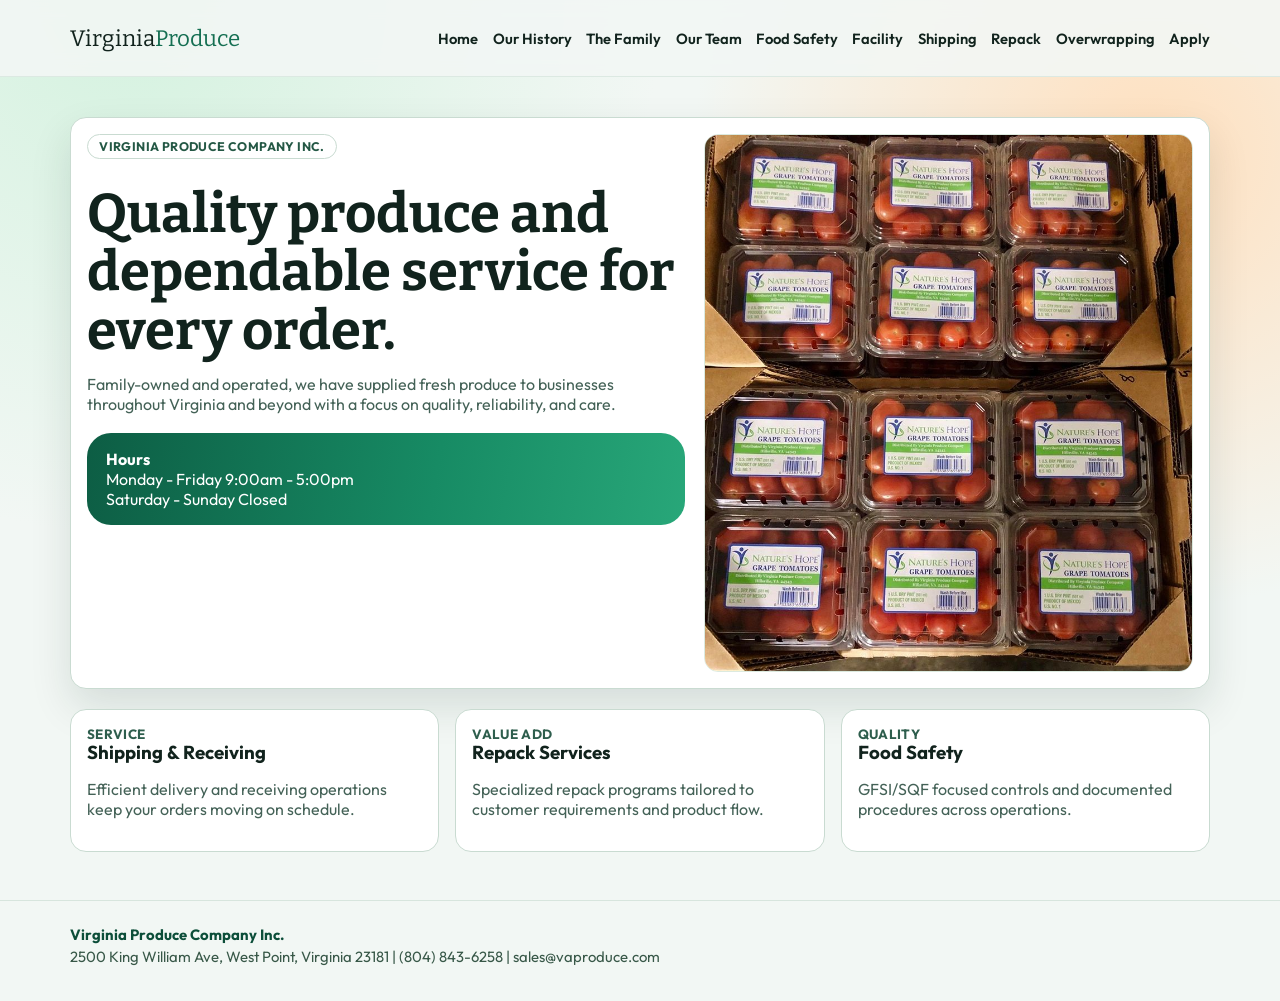
==== index.html @ df36e4ff "Build modern multi-page demo site with localized assets" ====
<!doctype html>
<html lang="en">
<head>
  <meta charset="UTF-8" />
  <meta name="viewport" content="width=device-width, initial-scale=1.0" />
  <title>Virginia Produce Company | Home</title>
  <meta name="description" content="Virginia Produce Company delivers high quality produce and value-added services with trusted logistics." />
  <link rel="preconnect" href="https://fonts.googleapis.com" />
  <link rel="preconnect" href="https://fonts.gstatic.com" crossorigin />
  <link href="https://fonts.googleapis.com/css2?family=Outfit:wght@400;500;600;700;800&family=Bitter:wght@600;700&display=swap" rel="stylesheet" />
  <link rel="stylesheet" href="styles.css" />
</head>
<body>
  <header class="site-header">
    <div class="container header-row">
      <p class="brand">Virginia<span>Produce</span></p>
      <nav>
        <ul class="nav-links">
          <li><a href="index.html">Home</a></li>
          <li><a href="our-history.html">Our History</a></li>
          <li><a href="the-family.html">The Family</a></li>
          <li><a href="our-team.html">Our Team</a></li>
          <li><a href="food-safety.html">Food Safety</a></li>
          <li><a href="virginia-produce.html">Facility</a></li>
          <li><a href="shipping-and-receiving.html">Shipping</a></li>
          <li><a href="repack.html">Repack</a></li>
          <li><a href="overwrapping.html">Overwrapping</a></li>
          <li><a href="apply-today.html">Apply</a></li>
        </ul>
      </nav>
    </div>
  </header>

  <main class="page container">
    <section class="page-hero panel">
      <div class="stack">
        <span class="eyebrow">Virginia Produce Company Inc.</span>
        <h1>Quality produce and dependable service for every order.</h1>
        <p class="lead">Family-owned and operated, we have supplied fresh produce to businesses throughout Virginia and beyond with a focus on quality, reliability, and care.</p>
        <div class="band">
          <strong>Hours</strong>
          <div>Monday - Friday 9:00am - 5:00pm</div>
          <div>Saturday - Sunday Closed</div>
        </div>
      </div>
      <div class="media">
        <img src="images/vap/82848483_185017582869761_6908335461165-449ae2a.jpg" alt="Fresh produce display" />
      </div>
    </section>

    <section class="grid three">
      <article class="card">
        <div class="kicker">Service</div>
        <h3>Shipping & Receiving</h3>
        <p class="muted">Efficient delivery and receiving operations keep your orders moving on schedule.</p>
      </article>
      <article class="card">
        <div class="kicker">Value Add</div>
        <h3>Repack Services</h3>
        <p class="muted">Specialized repack programs tailored to customer requirements and product flow.</p>
      </article>
      <article class="card">
        <div class="kicker">Quality</div>
        <h3>Food Safety</h3>
        <p class="muted">GFSI/SQF focused controls and documented procedures across operations.</p>
      </article>
    </section>
  </main>

  <footer class="site-footer">
    <div class="container">
      <strong>Virginia Produce Company Inc.</strong>
      2500 King William Ave, West Point, Virginia 23181 | (804) 843-6258 | sales@vaproduce.com
    </div>
  </footer>
</body>
</html>
---- styles.css ----
:root {
  --bg: #f2f7f4;
  --ink: #11231d;
  --muted: #446257;
  --surface: #ffffff;
  --line: #c9dbd1;
  --brand: #156f52;
  --brand-deep: #0c4e39;
  --accent: #f18a2a;
  --radius-lg: 24px;
  --radius-md: 16px;
  --shadow: 0 18px 42px rgba(10, 45, 33, 0.12);
  --max: 1140px;
}

* { box-sizing: border-box; }

html, body {
  margin: 0;
  padding: 0;
  font-family: "Outfit", sans-serif;
  color: var(--ink);
  background:
    radial-gradient(circle at 10% 0%, #d4f2df 0, transparent 35%),
    radial-gradient(circle at 90% 15%, #ffe0bf 0, transparent 32%),
    var(--bg);
}

img { max-width: 100%; display: block; }

a { color: inherit; }

.container {
  width: min(var(--max), calc(100% - 2rem));
  margin: 0 auto;
}

.site-header {
  position: sticky;
  top: 0;
  z-index: 30;
  backdrop-filter: blur(10px);
  border-bottom: 1px solid #dce9e2;
  background: rgba(242, 247, 244, 0.9);
}

.header-row {
  min-height: 76px;
  display: flex;
  align-items: center;
  justify-content: space-between;
  gap: 1rem;
}

.brand {
  margin: 0;
  font-family: "Bitter", serif;
  font-size: 1.4rem;
}

.brand span { color: var(--brand); }

.nav-links {
  list-style: none;
  margin: 0;
  padding: 0;
  display: flex;
  gap: .9rem;
  font-size: .92rem;
  font-weight: 600;
  flex-wrap: wrap;
}

.nav-links a {
  text-decoration: none;
  color: var(--ink);
}

.page {
  padding: 2.5rem 0 3rem;
}

.page-hero {
  display: grid;
  grid-template-columns: 1.1fr .9fr;
  gap: 1.2rem;
  align-items: stretch;
  margin-bottom: 1.3rem;
}

.eyebrow {
  display: inline-block;
  border-radius: 999px;
  border: 1px solid var(--line);
  padding: 0.25rem .7rem;
  font-weight: 700;
  font-size: .78rem;
  text-transform: uppercase;
  letter-spacing: .4px;
  color: #245845;
  margin-bottom: .8rem;
}

h1, h2, h3 {
  margin: 0;
  line-height: 1.08;
}

h1 {
  font-family: "Bitter", serif;
  font-size: clamp(2rem, 5vw, 3.4rem);
}

.lead {
  margin: .9rem 0 0;
  color: var(--muted);
  max-width: 60ch;
}

.panel,
.card,
.tile,
.contact {
  background: var(--surface);
  border: 1px solid var(--line);
  border-radius: var(--radius-md);
}

.panel {
  padding: 1rem;
  box-shadow: var(--shadow);
}

.media {
  border-radius: 14px;
  overflow: hidden;
  border: 1px solid #dceadf;
  background: #e5efe9;
}

.media img {
  width: 100%;
  height: 100%;
  object-fit: cover;
}

.grid {
  display: grid;
  gap: 1rem;
}

.grid.two { grid-template-columns: repeat(2, minmax(0, 1fr)); }
.grid.three { grid-template-columns: repeat(3, minmax(0, 1fr)); }
.grid.four { grid-template-columns: repeat(4, minmax(0, 1fr)); }

.card,
.tile,
.contact {
  padding: 1rem;
}

.kicker {
  color: #2e5e4d;
  font-weight: 700;
  font-size: .84rem;
  text-transform: uppercase;
  letter-spacing: .35px;
}

.muted { color: var(--muted); }

.stack > * + * { margin-top: .8rem; }

.band {
  margin-top: 1.2rem;
  border-radius: var(--radius-lg);
  padding: 1rem 1.2rem;
  color: #fff;
  background: linear-gradient(100deg, #0d5d44, #178b64 58%, #28a779 100%);
}

.simple-list {
  margin: .7rem 0 0;
  padding-left: 1.1rem;
  color: var(--muted);
}

.people {
  display: grid;
  grid-template-columns: repeat(3, minmax(0, 1fr));
  gap: 1rem;
}

.person {
  border: 1px solid var(--line);
  border-radius: 14px;
  overflow: hidden;
  background: #fff;
}

.person .media { border: 0; border-radius: 0; aspect-ratio: 3 / 4; }

.person .meta { padding: .8rem; }

.person h3 { font-size: 1rem; margin-bottom: .2rem; }

.person p { margin: 0; color: var(--muted); font-size: .92rem; }

.download {
  display: inline-block;
  text-decoration: none;
  margin-top: .5rem;
  background: linear-gradient(120deg, var(--brand-deep), var(--brand));
  color: #fff;
  padding: .6rem .95rem;
  border-radius: 999px;
  font-weight: 700;
  font-size: .9rem;
}

.site-footer {
  border-top: 1px solid #d7e5dd;
  padding: 1.5rem 0 2.2rem;
  color: #385848;
  font-size: .93rem;
}

.site-footer strong {
  display: block;
  color: var(--brand-deep);
  margin-bottom: .2rem;
}

@media (max-width: 980px) {
  .page-hero,
  .grid.two,
  .grid.three,
  .grid.four,
  .people {
    grid-template-columns: 1fr;
  }

  .nav-links { display: none; }
}
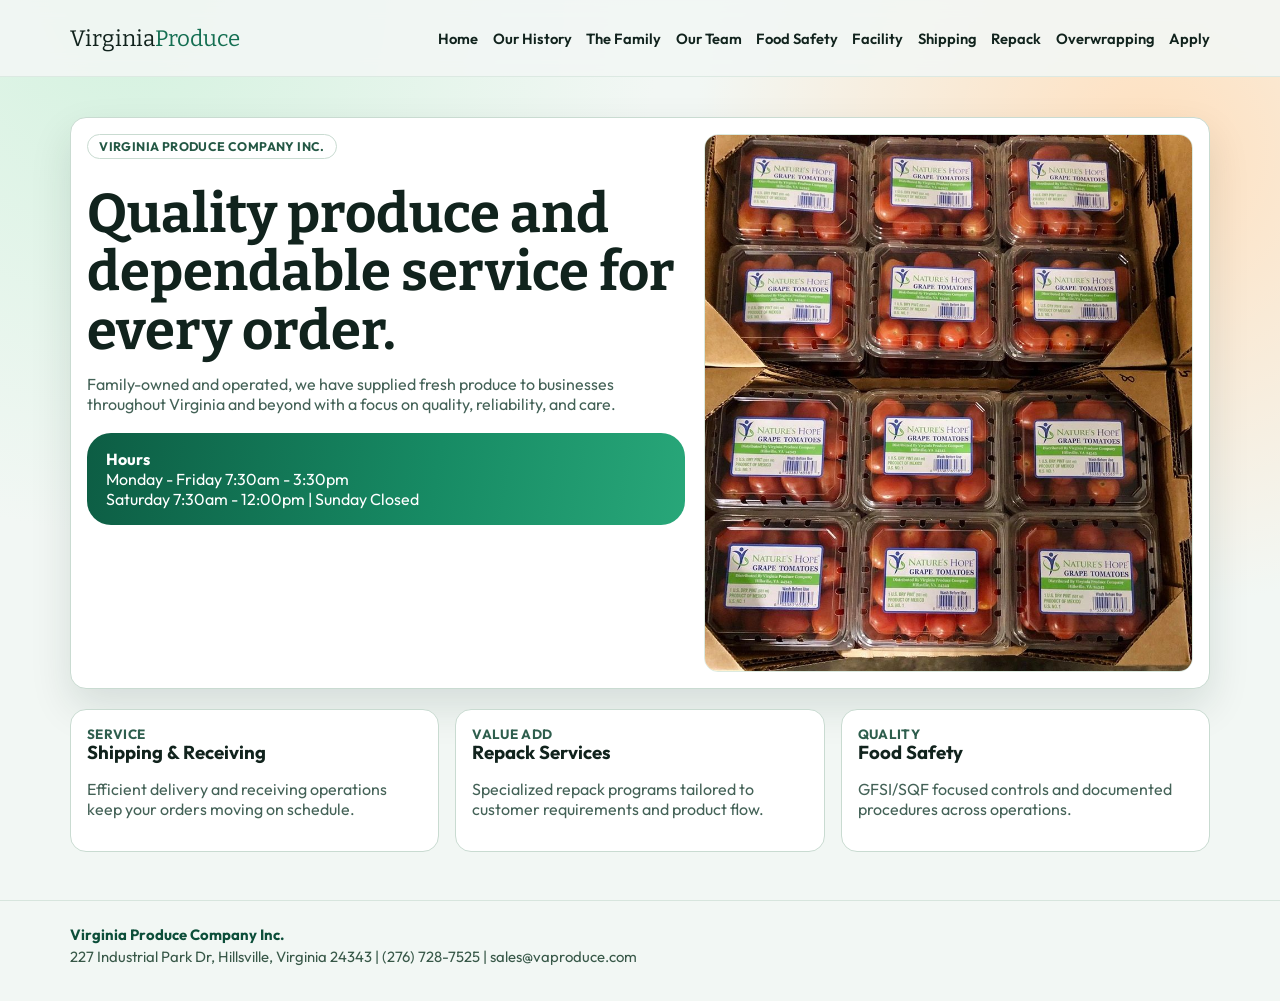
==== commit 0749730d: "Correct contact details and business hours to match source site" ====
--- a/index.html
+++ b/index.html
@@ -39,8 +39,8 @@
         <p class="lead">Family-owned and operated, we have supplied fresh produce to businesses throughout Virginia and beyond with a focus on quality, reliability, and care.</p>
         <div class="band">
           <strong>Hours</strong>
-          <div>Monday - Friday 9:00am - 5:00pm</div>
-          <div>Saturday - Sunday Closed</div>
+          <div>Monday - Friday 7:30am - 3:30pm</div>
+          <div>Saturday 7:30am - 12:00pm | Sunday Closed</div>
         </div>
       </div>
       <div class="media">
@@ -70,7 +70,7 @@
   <footer class="site-footer">
     <div class="container">
       <strong>Virginia Produce Company Inc.</strong>
-      2500 King William Ave, West Point, Virginia 23181 | (804) 843-6258 | sales@vaproduce.com
+      227 Industrial Park Dr, Hillsville, Virginia 24343 | (276) 728-7525 | sales@vaproduce.com
     </div>
   </footer>
 </body>
--- a/styles.css
+++ b/styles.css
@@ -240,5 +240,23 @@
     grid-template-columns: 1fr;
   }
 
-  .nav-links { display: none; }
-}
+  .header-row {
+    flex-wrap: wrap;
+    align-items: flex-start;
+    padding: .7rem 0;
+  }
+
+  .header-row nav {
+    width: 100%;
+  }
+
+  .nav-links {
+    display: flex;
+    flex-wrap: nowrap;
+    gap: .75rem;
+    overflow-x: auto;
+    white-space: nowrap;
+    -webkit-overflow-scrolling: touch;
+    padding-bottom: .2rem;
+  }
+}
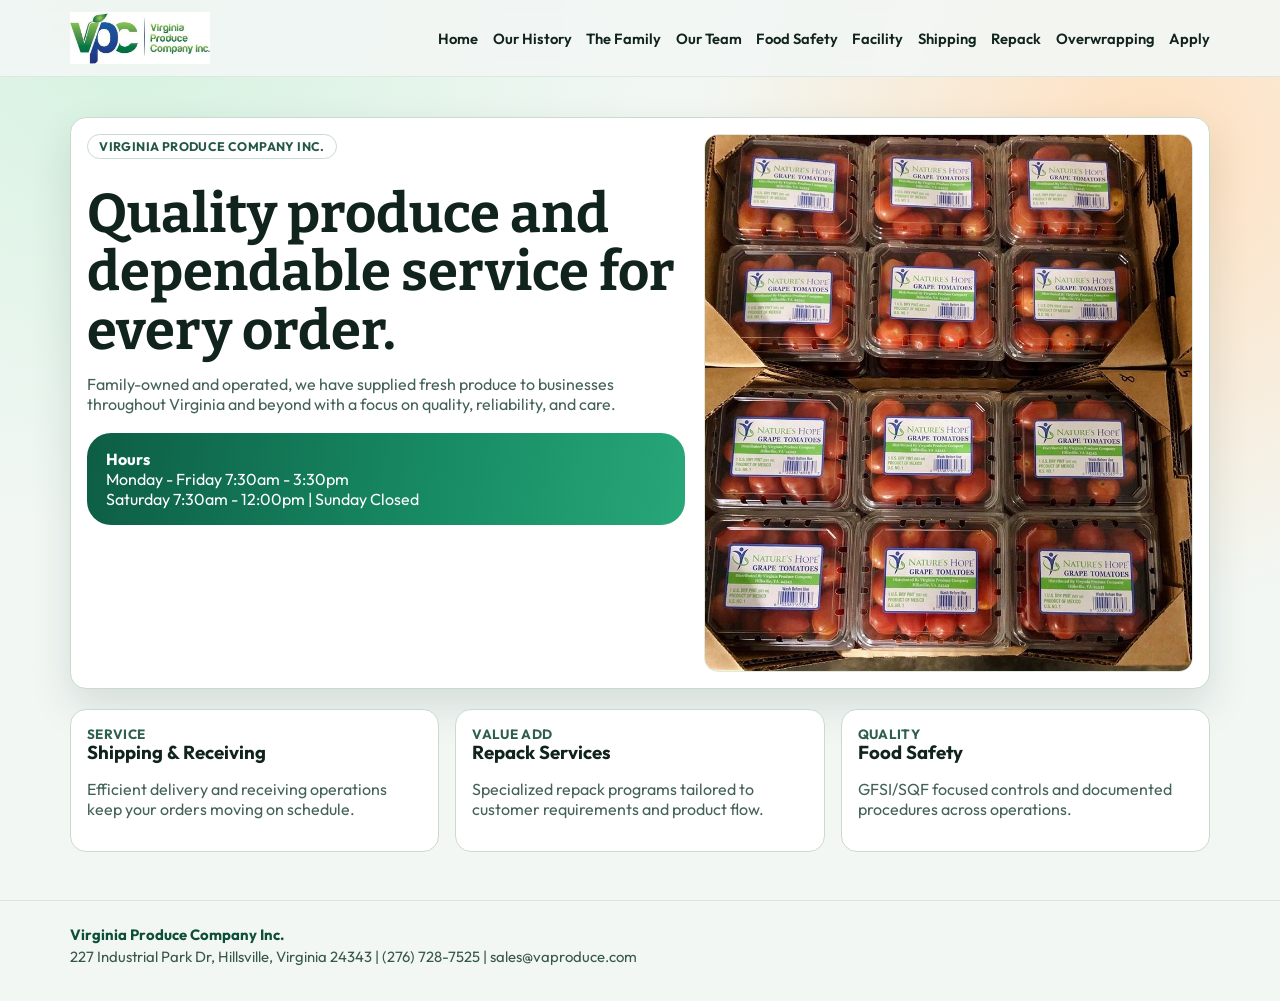
==== commit 101664fb: "Restore logo branding and add modern mobile drawer nav" ====
--- a/index.html
+++ b/index.html
@@ -9,11 +9,12 @@
   <link rel="preconnect" href="https://fonts.gstatic.com" crossorigin />
   <link href="https://fonts.googleapis.com/css2?family=Outfit:wght@400;500;600;700;800&family=Bitter:wght@600;700&display=swap" rel="stylesheet" />
   <link rel="stylesheet" href="styles.css" />
+  <script src="mobile-nav.js" defer></script>
 </head>
 <body>
   <header class="site-header">
     <div class="container header-row">
-      <p class="brand">Virginia<span>Produce</span></p>
+      <a class="brand" href="index.html" aria-label="Virginia Produce Company home"><img class="brand-logo" src="images/vap/15bb9f16-139a-4475-a3ba-4e9aa1da2f92.jpg" alt="Virginia Produce Company logo" /><span class="sr-only">Virginia Produce Company</span></a>
       <nav>
         <ul class="nav-links">
           <li><a href="index.html">Home</a></li>
--- a/styles.css
+++ b/styles.css
@@ -53,12 +53,30 @@
 }
 
 .brand {
+  display: inline-flex;
+  align-items: center;
+  text-decoration: none;
+  color: var(--ink);
   margin: 0;
-  font-family: "Bitter", serif;
-  font-size: 1.4rem;
-}
-
-.brand span { color: var(--brand); }
+}
+
+.brand-logo {
+  height: 52px;
+  width: auto;
+  object-fit: contain;
+}
+
+.sr-only {
+  position: absolute;
+  width: 1px;
+  height: 1px;
+  padding: 0;
+  margin: -1px;
+  overflow: hidden;
+  clip: rect(0, 0, 0, 0);
+  white-space: nowrap;
+  border: 0;
+}
 
 .nav-links {
   list-style: none;
@@ -231,6 +249,12 @@
   margin-bottom: .2rem;
 }
 
+.mobile-menu-toggle,
+.mobile-nav-overlay,
+.mobile-nav-drawer {
+  display: none;
+}
+
 @media (max-width: 980px) {
   .page-hero,
   .grid.two,
@@ -241,22 +265,112 @@
   }
 
   .header-row {
-    flex-wrap: wrap;
-    align-items: flex-start;
-    padding: .7rem 0;
+    min-height: 70px;
+  }
+
+  .brand-logo {
+    height: 42px;
   }
 
   .header-row nav {
-    width: 100%;
-  }
-
-  .nav-links {
+    display: none;
+  }
+
+  .mobile-menu-toggle {
+    display: inline-flex;
+    align-items: center;
+    justify-content: center;
+    min-height: 40px;
+    padding: 0.45rem 0.8rem;
+    border: 1px solid var(--line);
+    border-radius: 999px;
+    background: #fff;
+    color: var(--ink);
+    font: inherit;
+    font-size: .88rem;
+    font-weight: 700;
+    letter-spacing: .04em;
+    text-transform: uppercase;
+    cursor: pointer;
+  }
+
+  .mobile-nav-overlay {
+    display: block;
+    position: fixed;
+    inset: 0;
+    z-index: 60;
+    background: rgba(9, 27, 20, 0.48);
+    opacity: 0;
+    pointer-events: none;
+    transition: opacity 220ms ease;
+  }
+
+  .mobile-nav-drawer {
+    display: block;
+    position: fixed;
+    top: 0;
+    right: 0;
+    bottom: 0;
+    width: min(88vw, 360px);
+    z-index: 70;
+    background: #f8fcf9;
+    border-left: 1px solid var(--line);
+    box-shadow: -10px 0 28px rgba(9, 35, 26, 0.16);
+    transform: translateX(100%);
+    transition: transform 220ms ease;
+    padding: 1rem;
+    overflow-y: auto;
+  }
+
+  .mobile-nav-head {
     display: flex;
-    flex-wrap: nowrap;
+    align-items: center;
+    justify-content: space-between;
     gap: .75rem;
-    overflow-x: auto;
-    white-space: nowrap;
-    -webkit-overflow-scrolling: touch;
-    padding-bottom: .2rem;
-  }
-}
+    margin-bottom: .9rem;
+  }
+
+  .mobile-nav-close {
+    border: 1px solid var(--line);
+    border-radius: 999px;
+    background: #fff;
+    color: var(--ink);
+    font: inherit;
+    font-size: .85rem;
+    font-weight: 700;
+    padding: .35rem .65rem;
+    cursor: pointer;
+  }
+
+  .mobile-nav-list {
+    list-style: none;
+    margin: 0;
+    padding: 0;
+    display: grid;
+    gap: .45rem;
+  }
+
+  .mobile-nav-list a {
+    display: block;
+    text-decoration: none;
+    color: var(--ink);
+    background: #fff;
+    border: 1px solid var(--line);
+    border-radius: 12px;
+    padding: .72rem .78rem;
+    font-weight: 600;
+  }
+
+  body.mobile-nav-open {
+    overflow: hidden;
+  }
+
+  body.mobile-nav-open .mobile-nav-overlay {
+    opacity: 1;
+    pointer-events: auto;
+  }
+
+  body.mobile-nav-open .mobile-nav-drawer {
+    transform: translateX(0);
+  }
+}
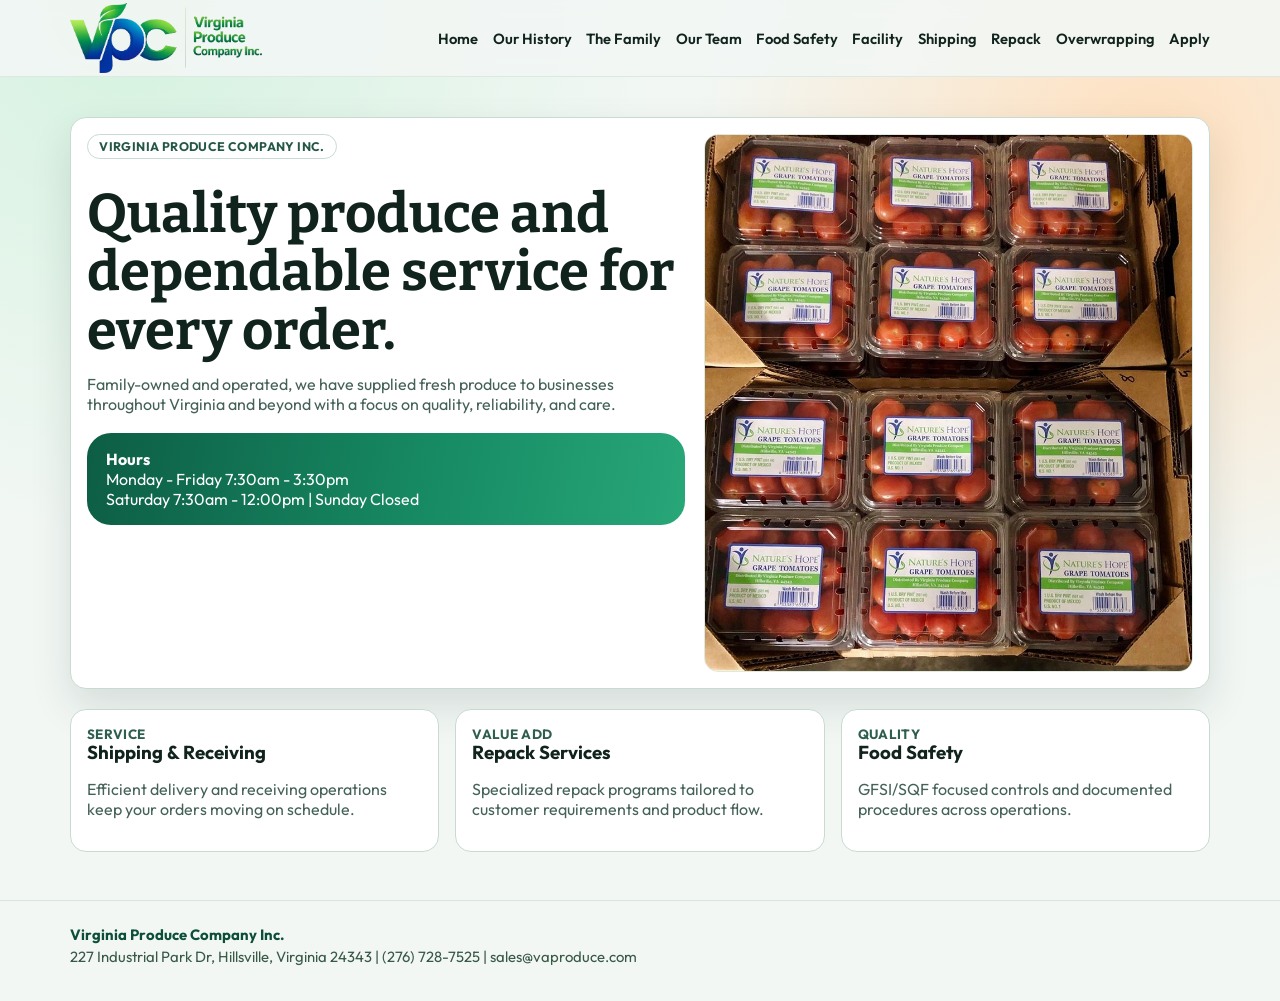
==== commit 4b268fc5: "Use new VPC logo asset and adjust header logo sizing" ====
--- a/index.html
+++ b/index.html
@@ -14,7 +14,7 @@
 <body>
   <header class="site-header">
     <div class="container header-row">
-      <a class="brand" href="index.html" aria-label="Virginia Produce Company home"><img class="brand-logo" src="images/vap/15bb9f16-139a-4475-a3ba-4e9aa1da2f92.jpg" alt="Virginia Produce Company logo" /><span class="sr-only">Virginia Produce Company</span></a>
+      <a class="brand" href="index.html" aria-label="Virginia Produce Company home"><img class="brand-logo" src="images/vpclogo.png" alt="Virginia Produce Company logo" /><span class="sr-only">Virginia Produce Company</span></a>
       <nav>
         <ul class="nav-links">
           <li><a href="index.html">Home</a></li>
--- a/styles.css
+++ b/styles.css
@@ -61,7 +61,7 @@
 }
 
 .brand-logo {
-  height: 52px;
+  height: 70px;
   width: auto;
   object-fit: contain;
 }
